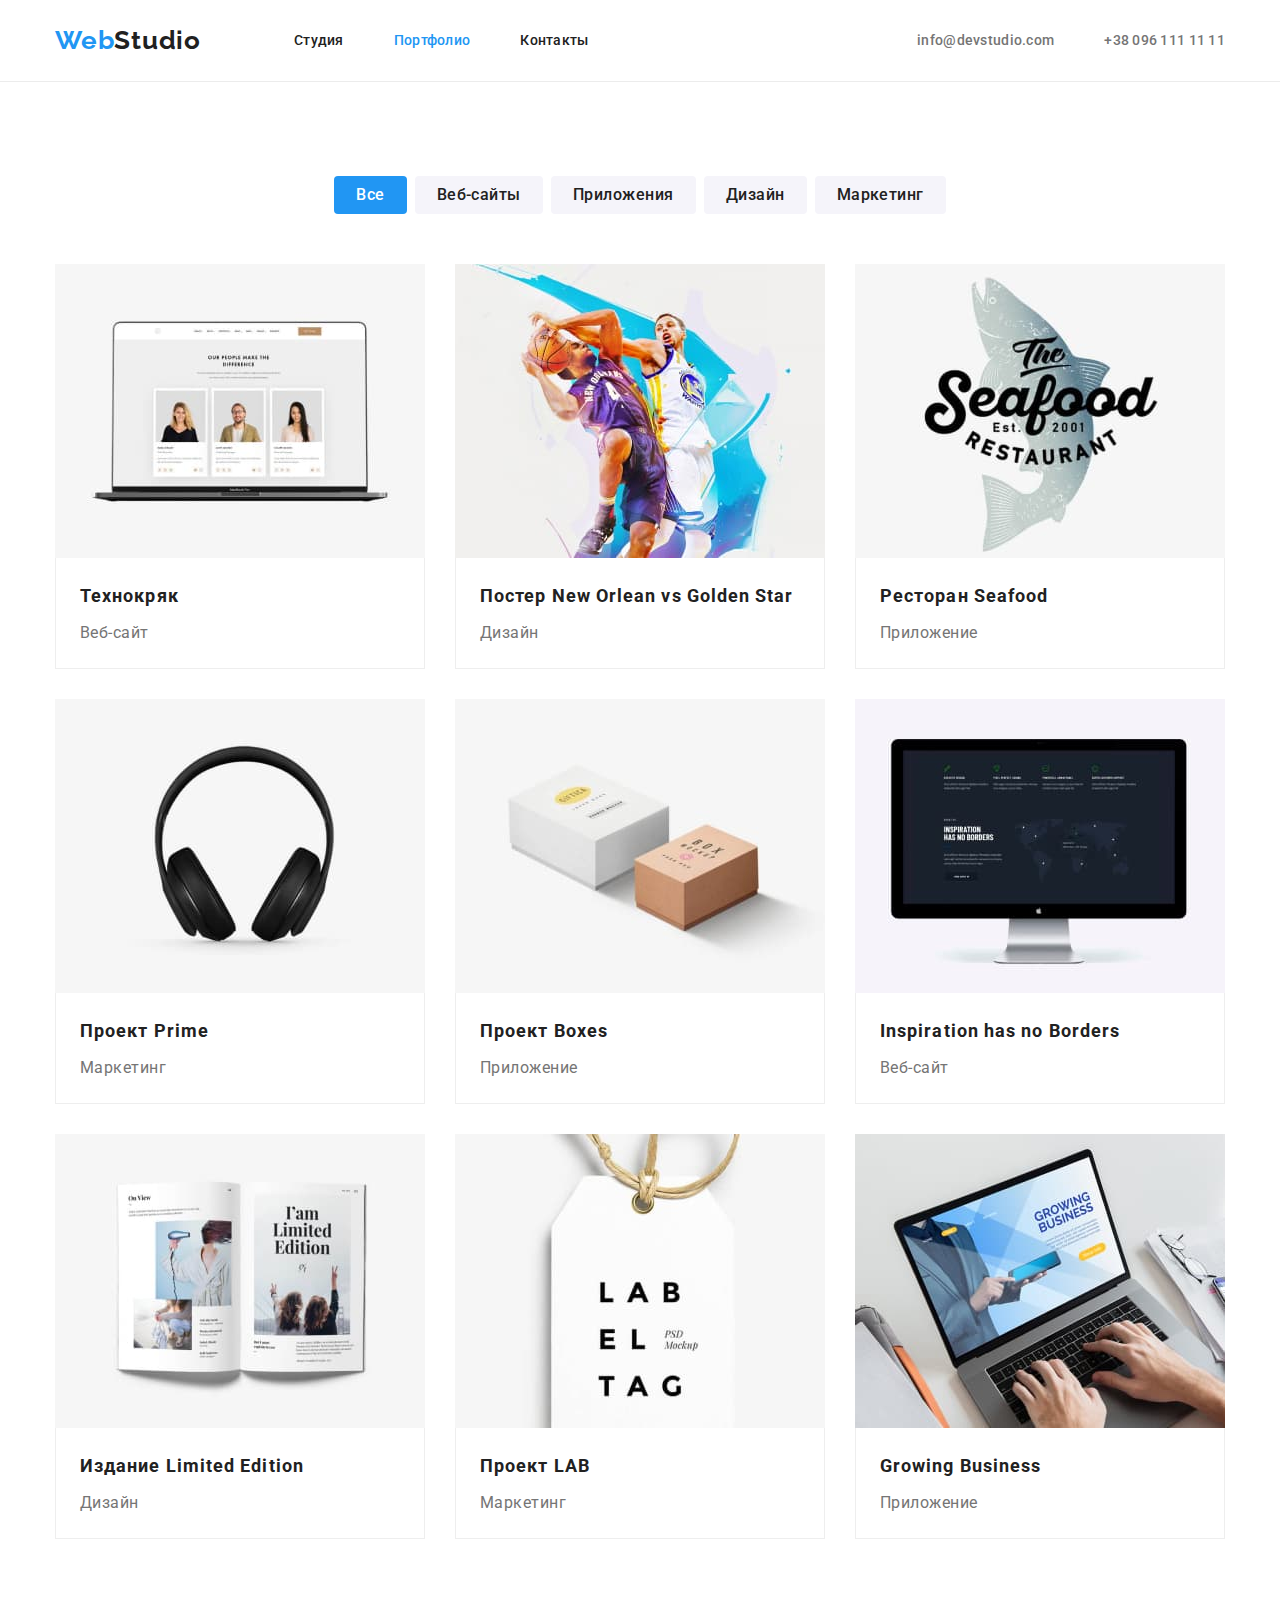
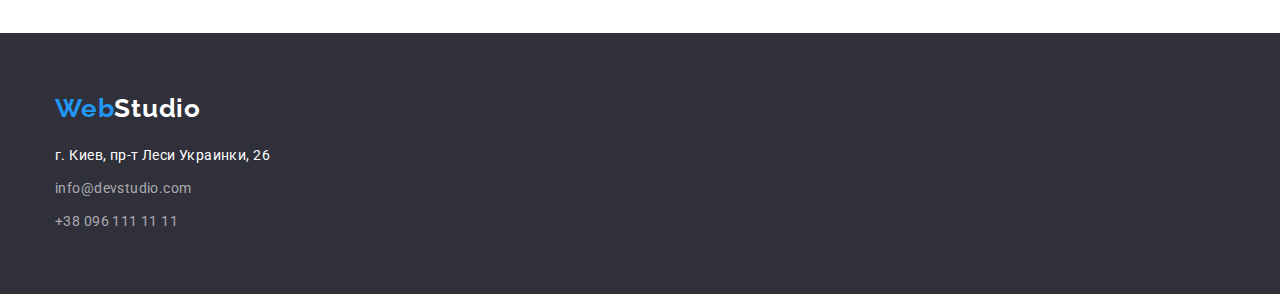
==== portfolio.html @ 60971205 "Додавання базових файлів" ====
<!DOCTYPE html>
<html lang="ru">
  <head>
    <meta charset="UTF-8" />
    <meta http-equiv="X-UA-Compatible" content="IE=edge" />
    <meta name="viewport" content="width=device-width, initial-scale=1.0" />
    <link rel="preconnect" href="https://fonts.googleapis.com" />
    <link rel="preconnect" href="https://fonts.gstatic.com" crossorigin />
    <link
      href="https://fonts.googleapis.com/css2?family=Raleway:wght@700&family=Roboto:wght@400;500;700;900&display=swap"
      rel="stylesheet"
    />
    <link
      rel="stylesheet"
      href="https://cdnjs.cloudflare.com/ajax/libs/modern-normalize/1.1.0/modern-normalize.min.css"
    />
    <title>Вебстудия</title>
    <link rel="stylesheet" href="./css/styles.css" />
  </head>
  <body>
    <header class="header">
      <div class="container">
        <a href="./index.html" lang="en" class="logo headerlogo link"
          >Web<span class="header-studio">Studio</span></a
        >
        <nav class="header-nav">
          <ul class="header-list list">
            <li class="header-item">
              <a href="./index.html" class="header-link link">Студия</a>
            </li>
            <li class="header-item">
              <a href="./portfolio.html" class="header-link link current">Портфолио</a>
            </li>
            <li class="header-item"><a href="" class="header-link link">Контакты</a></li>
          </ul>
        </nav>
        <div class="mail-tel">
          <ul class="contacts list">
            <li class="contacts-item">
              <a href="mailto:info@devstudio.com" class="contacts-link link">info@devstudio.com</a>
            </li>
            <li class="contacts-item">
              <a href="tel:+380961111111" class="contacts-link link">+38 096 111 11 11</a>
            </li>
          </ul>
        </div>
      </div>
    </header>
    <main>
      <section class="projects section">
        <div class="container">
          <h1 class="projects-title visually-hidden">Проэкты</h1>
          <ul class="projects-list list">
            <li class="projects-item">
              <button class="projects-button current" type="button">Все</button>
            </li>
            <li class="projects-item">
              <button class="projects-button" type="button">Веб-сайты</button>
            </li>
            <li class="projects-item">
              <button class="projects-button" type="button">Приложения</button>
            </li>
            <li class="projects-item">
              <button class="projects-button" type="button">Дизайн</button>
            </li>
            <li class="projects-item">
              <button class="projects-button" type="button">Маркетинг</button>
            </li>
          </ul>
          <ul class="example-list list">
            <li class="example-item">
              <img class="photo" src="./images/img8.jpg" alt="ноутбук" width="370" />
              <div class="photo-title">
                <h2 class="example-title">Технокряк</h2>
                <p class="example-text">Веб-сайт</p>
              </div>
            </li>
            <li class="example-item">
              <img class="photo" src="./images/img9.jpg" alt="баскетболисты" width="370" />
              <div class="photo-title">
                <h2 class="example-title">Постер New Orlean vs Golden Star</h2>
                <p class="example-text">Дизайн</p>
              </div>
            </li>
            <li class="example-item">
              <img class="photo" src="./images/img10.jpg" alt="логотип ресторана" width="370" />
              <div class="photo-title">
                <h2 class="example-title">Ресторан Seafood</h2>
                <p class="example-text">Приложение</p>
              </div>
            </li>
            <li class="example-item">
              <img class="photo" src="./images/img11.jpg" alt="наушники" width="370" />
              <div class="photo-title">
                <h2 class="example-title">Проект Prime</h2>
                <p class="example-text">Маркетинг</p>
              </div>
            </li>
            <li class="example-item">
              <img class="photo" src="./images/img12.jpg" alt="коробки" width="370" />
              <div class="photo-title">
                <h2 class="example-title">Проект Boxes</h2>
                <p class="example-text">Приложение</p>
              </div>
            </li>
            <li class="example-item">
              <img class="photo" src="./images/img13.jpg" alt="монитор" width="370" />
              <div class="photo-title">
                <h2 class="example-title">Inspiration has no Borders</h2>
                <p class="example-text">Веб-сайт</p>
              </div>
            </li>
            <li class="example-item">
              <img class="photo" src="./images/img14.jpg" alt="журнал" width="370" />
              <div class="photo-title">
                <h2 class="example-title">Издание Limited Edition</h2>
                <p class="example-text">Дизайн</p>
              </div>
            </li>
            <li class="example-item">
              <img class="photo" src="./images/img15.jpg" alt="бирка" width="370" />
              <div class="photo-title">
                <h2 class="example-title">Проект LAB</h2>
                <p class="example-text">Маркетинг</p>
              </div>
            </li>
            <li class="example-item">
              <img
                class="photo"
                src="./images/img16.jpg"
                alt="человек работает за ноутбуком"
                width="370"
              />
              <div class="photo-title">
                <h2 class="example-title">Growing Business</h2>
                <p class="example-text">Приложение</p>
              </div>
            </li>
          </ul>
        </div>
      </section>
    </main>
    <footer class="footer">
      <div class="container">
        <a href="./index.html" lang="en" class="logo link"
          >Web<span class="footer-studio">Studio</span></a
        >
        <address class="address">
          <ul class="address-list list">
            <li class="address-item">
              <a
                href="https://goo.gl/maps/AvHcMsAXRG9aYV4q9"
                target="_blank"
                rel="noopener noreferrer"
                class="address-link link"
                >г. Киев, пр-т Леси Украинки, 26</a
              >
            </li>
            <li class="address-item">
              <a href="mailto:info@devstudio.com" class="address-mail link">info@devstudio.com</a>
            </li>
            <li class="address-item">
              <a href="tel:+380961111111" class="address-tel link">+38 096 111 11 11</a>
            </li>
          </ul>
        </address>
      </div>
    </footer>
  </body>
</html>
---- css/styles.css ----
/*---------------Стили Cтудия---------------*/
:root {
  --title-text-color: #212121;
  --primary-text-color: #757575;
  --accent-color: #2196f3;
  --secondary-accent-color: #188ce8;
  --primary-background-color: #e5e5e5;
  --secondary-background-color: #ffffff;
  --accent-background-color: #2f303a;
  --secondary-accent-background-color: #f5f4fa;
  --header-border-color: #ececec;
  --portfolio-border-color: #eeeeee;
}

body {
  font-family: Roboto, sans-serif;
  background-color: var(--secondary-background-color);
  color: var(--title-text-color);
  font-size: 14px;
}

h1,
h2,
h3,
h4,
h5,
h6,
p {
  margin: 0;
}

ul,
ol {
  margin: 0;
  padding-left: 0;
}

.visually-hidden {
  position: absolute;
  white-space: nowrap;
  width: 1px;
  height: 1px;
  overflow: hidden;
  border: 0;
  padding: 0;
  clip: rect(0 0 0 0);
  clip-path: inset(50%);
  margin: -1px;
}

.link {
  text-decoration: none;
}

.list {
  list-style: none;
}

.container {
  margin: 0 auto;
  width: 1200px;
  padding-right: 15px;
  padding-left: 15px;
}

.section {
  padding-top: 94px;
  padding-bottom: 94px;
}

.nopadding {
  padding-bottom: 0;
}

/*--------Header---------*/

.header {
  background-color: var(--secondary-background-color);
  border-bottom: 1px solid var(--header-border-color);
}

.header .container {
  display: flex;
  align-items: center;
}

.logo {
  font-family: Raleway, sans-serif;
  font-weight: 700;
  font-size: 26px;
  line-height: 1.19;
  letter-spacing: 0.03em;
  color: var(--accent-color);
}

.headerlogo {
  padding-top: 25px;
  padding-bottom: 25px;
  margin-right: 93px;
}

.header-studio {
  color: var(--title-text-color);
}

.header-list {
  display: flex;
  align-items: center;
}

.header-list .link {
  font-weight: 500;
  line-height: 1.14;
  letter-spacing: 0.02em;
  padding: 32px 0;
  color: var(--title-text-color);
}

.header-list .link:hover,
.header-list .link:focus {
  color: var(--accent-color);
}

.header-list .current {
  color: var(--accent-color);
}

.header-item:not(:last-child) {
  margin-right: 50px;
}

.contacts {
  display: flex;
  align-items: center;
}

.contacts-item:not(:last-child) {
  margin-right: 50px;
}

.mail-tel {
  margin-left: auto;
}

.contacts .link {
  font-weight: 500;
  line-height: 1.14;
  letter-spacing: 0.02em;
  padding: 32px 0;
  color: var(--primary-text-color);
}

.contacts .link:hover,
.contacts .link:focus {
  color: var(--accent-color);
}

/*-------------Hero-------------*/
.hero {
  padding-top: 200px;
  padding-bottom: 200px;
  background-color: var(--accent-background-color);
}

.hero-title {
  font-weight: 900;
  font-size: 44px;
  line-height: 1.36;
  text-align: center;
  letter-spacing: 0.06em;
  text-transform: uppercase;
  color: var(--secondary-background-color);
  margin-bottom: 30px;
}

.hero-button {
  font-family: inherit;
  font-weight: 700;
  font-size: 16px;
  line-height: 1.88;
  letter-spacing: 0.06em;
  cursor: pointer;
  color: var(--secondary-background-color);
  background-color: var(--accent-color);
  padding: 10px 32px;
  border: 0;
  border-radius: 4px;
  box-shadow: 0px 4px 4px rgba(0, 0, 0, 0.15);
  margin: 0 auto;
  display: block;
}

.hero-button:hover,
.hero-button:focus {
  background-color: var(--secondary-accent-color);
}

/*--------Benefits--------*/

.benefits-list {
  display: flex;
  align-items: center;
}

.benefits-item:not(:last-child) {
  margin-right: 30px;
}

.benefits-subtitle {
  font-weight: 700;
  line-height: 1.14;
  letter-spacing: 0.03em;
  text-transform: uppercase;
  color: var(--title-text-color);
  margin-bottom: 10px;
}

.benefits-list .text {
  line-height: 1.71;
  letter-spacing: 0.03em;
  color: var(--primary-text-color);
  width: 270px;
}

/*--------Чем мы занимаемся--------*/

.services-title,
.team-title {
  font-weight: 700;
  font-size: 36px;
  line-height: 1.16;
  text-align: center;
  letter-spacing: 0.03em;
  color: var(--title-text-color);
  margin-bottom: 50px;
}

.services-list {
  display: flex;
}

.services-item:not(:last-child) {
  margin-right: 30px;
}
/*--------Наша команда--------*/

.team {
  background-color: var(--secondary-accent-background-color);
}

.team-list {
  background-color: var(--secondary-accent-background-color);
  display: flex;
}

.photo-subtitle {
  padding-top: 30px;
  padding-bottom: 30px;
  font-size: 16px;
  line-height: 1.19;
  text-align: center;
  letter-spacing: 0.03em;
}

.team-list .team-subtitle {
  font-weight: 500;
  color: var(--title-text-color);
  margin-bottom: 10px;
}

.team-list .text {
  color: var(--primary-text-color);
}

.team-item {
  background-color: var(--secondary-background-color);
  box-shadow: 0px 1px 3px rgba(0, 0, 0, 0.12), 0px 1px 1px rgba(0, 0, 0, 0.14),
    0px 2px 1px rgba(0, 0, 0, 0.2);
  border-radius: 0px 0px 4px 4px;
  border: 1px solid var(--primary-background-color);
}

.team-item:not(:last-child) {
  margin-right: 30px;
}

/*------------Footer---------*/

.footer {
  padding-top: 60px;
  padding-bottom: 60px;
  background-color: var(--accent-background-color);
}

.footer-studio {
  color: var(--secondary-background-color);
}

.address {
  font-style: normal;
  font-weight: 400;
  line-height: 1.71;
  letter-spacing: 0.03em;
}

.address-list {
  margin-top: 20px;
  display: flex;
  flex-direction: column;
}

.address-item:not(:last-child) {
  margin-bottom: 9px;
}

.address-list .address-link {
  color: var(--secondary-background-color);
}

.address-mail,
.address-tel {
  color: rgba(255, 255, 255, 0.6);
}

.address-mail:hover,
.address-mail:focus,
.address-tel:hover,
.address-tel:focus {
  color: var(--accent-color);
}
/*---------------Стили Портфолио---------------*/

.projects-list {
  display: flex;
  justify-content: center;
  margin-bottom: 50px;
}

.projects-item:not(:last-child) {
  margin-right: 8px;
}

.projects-button {
  font-family: inherit;
  font-weight: 500;
  font-size: 16px;
  line-height: 1.62;
  align-items: center;
  text-align: center;
  letter-spacing: 0.03em;
  cursor: pointer;
  padding: 6px 22px;
  border: 0;
  border-radius: 4px;
  color: var(--title-text-color);
  background-color: var(--secondary-accent-background-color);
}

.projects-button.current {
  color: var(--secondary-background-color);
  background-color: var(--accent-color);
}

.projects-button:hover,
.projects-button:focus {
  color: var(--secondary-background-color);
  background-color: var(--accent-color);
}

.example-list {
  display: flex;
  flex-wrap: wrap;
  margin-left: -30px;
  margin-bottom: -30px;
  background-color: var(--secondary-background-color);
}

.example-item {
  flex-basis: calc((100-90px) / 3);
  margin-left: 30px;
  margin-bottom: 30px;
}

.example-list .example-title {
  font-weight: 700;
  font-size: 18px;
  line-height: 2;
  letter-spacing: 0.06em;
  color: var(--title-text-color);
}

.example-list .example-text {
  font-size: 16px;
  line-height: 1.88;
  letter-spacing: 0.03em;
  margin-top: 4px;
  color: var(--primary-text-color);
}

.photo-title {
  padding: 20px 24px;
  border-left: 1px solid var(--portfolio-border-color);
  border-bottom: 1px solid var(--portfolio-border-color);
  border-right: 1px solid var(--portfolio-border-color);
}

.photo {
  display: block;
}
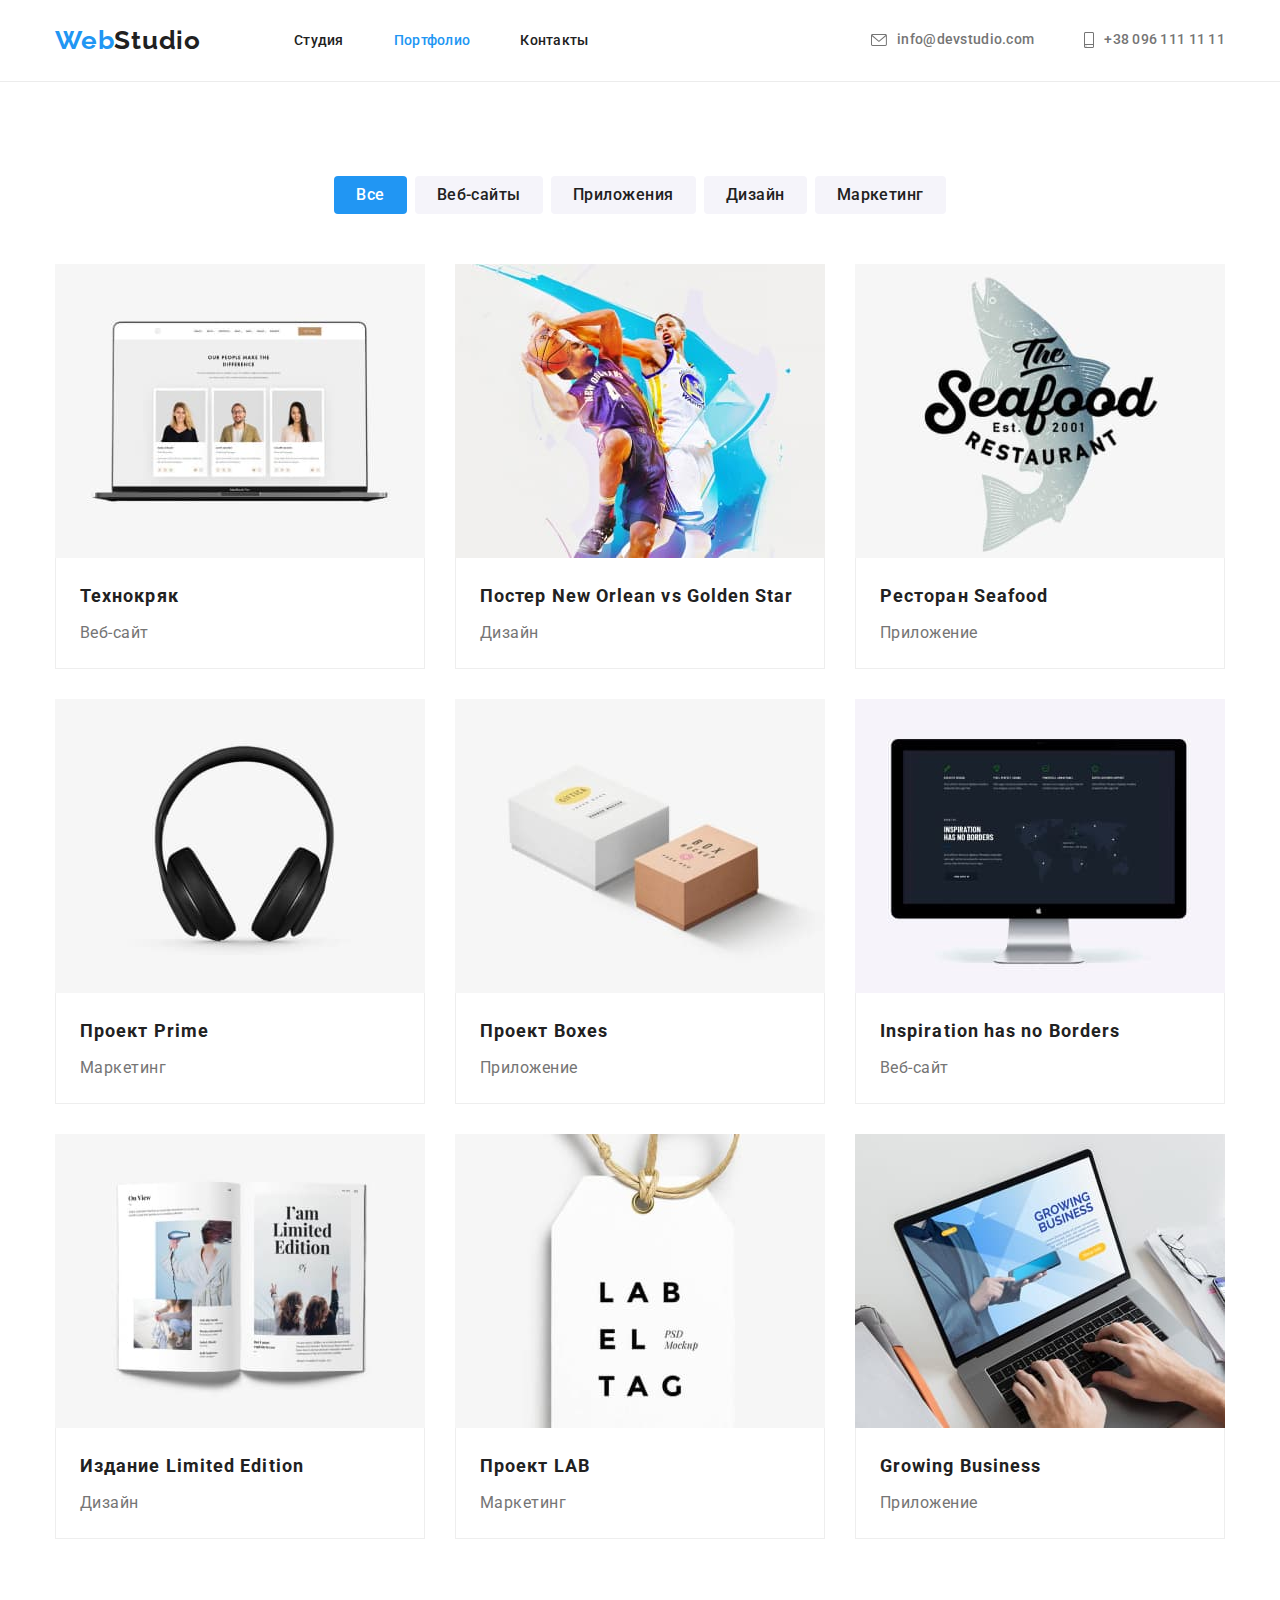
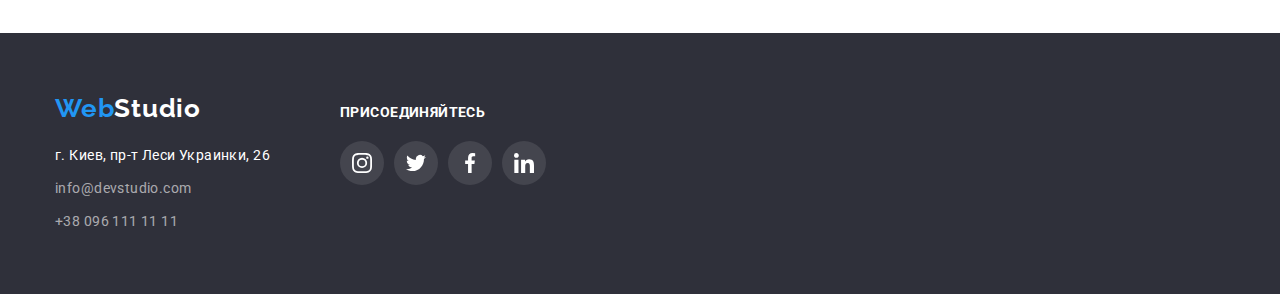
==== commit f30f7f48: "Додавання іконок в портфоліо" ====
--- a/portfolio.html
+++ b/portfolio.html
@@ -37,10 +37,20 @@
         <div class="mail-tel">
           <ul class="contacts list">
             <li class="contacts-item">
-              <a href="mailto:info@devstudio.com" class="contacts-link link">info@devstudio.com</a>
+              <a href="mailto:info@devstudio.com" class="contacts-link link">
+                <svg class="contacts-icon" width="16" height="12">
+                  <use href="./images/icons.svg#icon-envelope"></use>
+                </svg>
+                info@devstudio.com</a
+              >
             </li>
             <li class="contacts-item">
-              <a href="tel:+380961111111" class="contacts-link link">+38 096 111 11 11</a>
+              <a href="tel:+380961111111" class="contacts-link link">
+                <svg class="contacts-icon" width="10" height="16">
+                  <use href="./images/icons.svg#icon-smartphone"></use>
+                </svg>
+                +38 096 111 11 11</a
+              >
             </li>
           </ul>
         </div>
@@ -141,29 +151,64 @@
       </section>
     </main>
     <footer class="footer">
-      <div class="container">
-        <a href="./index.html" lang="en" class="logo link"
-          >Web<span class="footer-studio">Studio</span></a
-        >
-        <address class="address">
-          <ul class="address-list list">
-            <li class="address-item">
-              <a
-                href="https://goo.gl/maps/AvHcMsAXRG9aYV4q9"
-                target="_blank"
-                rel="noopener noreferrer"
-                class="address-link link"
-                >г. Киев, пр-т Леси Украинки, 26</a
-              >
-            </li>
-            <li class="address-item">
-              <a href="mailto:info@devstudio.com" class="address-mail link">info@devstudio.com</a>
-            </li>
-            <li class="address-item">
-              <a href="tel:+380961111111" class="address-tel link">+38 096 111 11 11</a>
-            </li>
-          </ul>
-        </address>
+      <div class="container footerflex">
+        <div class="footer-contacts">
+          <a href="./index.html" lang="en" class="logo link"
+            >Web<span class="footer-studio">Studio</span></a
+          >
+          <address class="address">
+            <ul class="address-list list">
+              <li class="address-item">
+                <a
+                  href="https://goo.gl/maps/AvHcMsAXRG9aYV4q9"
+                  target="_blank"
+                  rel="noopener noreferrer"
+                  class="address-link link"
+                  >г. Киев, пр-т Леси Украинки, 26</a
+                >
+              </li>
+              <li class="address-item">
+                <a href="mailto:info@devstudio.com" class="address-mail link">info@devstudio.com</a>
+              </li>
+              <li class="address-item">
+                <a href="tel:+380961111111" class="address-tel link">+38 096 111 11 11</a>
+              </li>
+            </ul>
+          </address>
+        </div>
+        <div class="footer-social">
+          <h2 class="footer-title">Присоединяйтесь</h2>
+          <ul class="footer-list list">
+            <li class="footer-item">
+              <a href="" class="footer-link link">
+                <svg class="social-icon" width="20" height="20">
+                  <use href="./images/icons.svg#icon-instagram"></use>
+                </svg>
+              </a>
+            </li>
+            <li class="social-item">
+              <a href="" class="footer-link link">
+                <svg class="social-icon" width="20" height="20">
+                  <use href="./images/icons.svg#icon-twitter"></use>
+                </svg>
+              </a>
+            </li>
+            <li class="social-item">
+              <a href="" class="footer-link link">
+                <svg class="social-icon" width="20" height="20">
+                  <use href="./images/icons.svg#icon-facebook"></use>
+                </svg>
+              </a>
+            </li>
+            <li class="social-item">
+              <a href="" class="footer-link link">
+                <svg class="social-icon" width="20" height="20">
+                  <use href="./images/icons.svg#icon-linkedin"></use>
+                </svg>
+              </a>
+            </li>
+          </ul>
+        </div>
       </div>
     </footer>
   </body>
--- a/css/styles.css
+++ b/css/styles.css
@@ -10,6 +10,7 @@
   --secondary-accent-background-color: #f5f4fa;
   --header-border-color: #ececec;
   --portfolio-border-color: #eeeeee;
+  --social-icon-color: #afb1b8;
 }
 
 body {
@@ -134,6 +135,12 @@
   align-items: center;
 }
 
+.contacts-icon {
+  display: block;
+  margin-right: 10px;
+  fill: currentColor;
+}
+
 .contacts-item:not(:last-child) {
   margin-right: 50px;
 }
@@ -142,7 +149,9 @@
   margin-left: auto;
 }
 
-.contacts .link {
+.contacts-link {
+  display: flex;
+  align-items: center;
   font-weight: 500;
   line-height: 1.14;
   letter-spacing: 0.02em;
@@ -150,16 +159,24 @@
   color: var(--primary-text-color);
 }
 
-.contacts .link:hover,
-.contacts .link:focus {
+.contacts-link:hover,
+.contacts-link:focus {
   color: var(--accent-color);
 }
 
 /*-------------Hero-------------*/
 .hero {
+  background-color: var(--accent-background-color);
   padding-top: 200px;
   padding-bottom: 200px;
-  background-color: var(--accent-background-color);
+  height: 600px;
+  max-width: 1600px;
+  background-image: linear-gradient(to right, rgba(47, 48, 58, 0.4), rgba(47, 48, 58, 0.4)),
+    url(../images/hero.jpg);
+  background-repeat: no-repeat;
+  background-position: center;
+  background-size: cover;
+  margin: 0 auto;
 }
 
 .hero-title {
@@ -202,6 +219,15 @@
   align-items: center;
 }
 
+.box-icon {
+  width: 270px;
+  height: 120px;
+  background-color: var(--secondary-accent-background-color);
+  border-radius: 4px;
+  padding: 25px 100px;
+  margin-bottom: 30px;
+}
+
 .benefits-item:not(:last-child) {
   margin-right: 30px;
 }
@@ -225,7 +251,8 @@
 /*--------Чем мы занимаемся--------*/
 
 .services-title,
-.team-title {
+.team-title,
+.clients-title {
   font-weight: 700;
   font-size: 36px;
   line-height: 1.16;
@@ -284,6 +311,69 @@
   margin-right: 30px;
 }
 
+.team-social {
+  display: flex;
+  align-items: center;
+  justify-content: center;
+  margin-top: 16px;
+}
+
+.social-item:not(:last-child) {
+  margin-right: 10px;
+}
+
+.social-link {
+  display: flex;
+  align-items: center;
+  justify-content: center;
+  width: 44px;
+  height: 44px;
+  border-radius: 50%;
+  background-color: var(--secondary-background-color);
+  color: var(--social-icon-color);
+}
+
+.social-link:hover,
+.social-link:focus {
+  background-color: var(--accent-color);
+  color: var(--secondary-background-color);
+}
+
+.social-icon {
+  fill: currentColor;
+}
+/*------------Clients-----------*/
+
+.clients-list {
+  display: flex;
+  align-items: center;
+  justify-content: center;
+}
+
+.clients-link {
+  display: flex;
+  align-items: center;
+  justify-content: center;
+  width: 170px;
+  height: 92px;
+  border: 1px solid var(--social-icon-color);
+  border-radius: 4px;
+  color: var(--social-icon-color);
+}
+
+.clients-link:hover,
+.clients-link:focus {
+  border-color: var(--accent-color);
+  color: var(--accent-color);
+}
+
+.clients-icon {
+  fill: currentColor;
+}
+
+.clients-item:not(:last-child) {
+  margin-right: 30px;
+}
 /*------------Footer---------*/
 
 .footer {
@@ -328,6 +418,50 @@
 .address-tel:focus {
   color: var(--accent-color);
 }
+
+.footerflex {
+  align-items: baseline;
+  display: flex;
+}
+
+.footer-social {
+  padding-left: 70px;
+}
+
+.footer-title {
+  font-weight: 700;
+  font-size: 14px;
+  line-height: 1.14;
+  letter-spacing: 0.03em;
+  text-transform: uppercase;
+  margin-bottom: 20px;
+  color: var(--secondary-background-color);
+}
+
+.footer-list {
+  display: flex;
+}
+
+.footer-item:not(:last-child) {
+  margin-right: 10px;
+}
+
+.footer-link {
+  display: flex;
+  align-items: center;
+  justify-content: center;
+  width: 44px;
+  height: 44px;
+  border-radius: 50%;
+  background: rgba(255, 255, 255, 0.1);
+  color: var(--secondary-background-color);
+}
+
+.footer-link:hover,
+.footer-link:focus {
+  background-color: var(--accent-color);
+}
+
 /*---------------Стили Портфолио---------------*/
 
 .projects-list {
